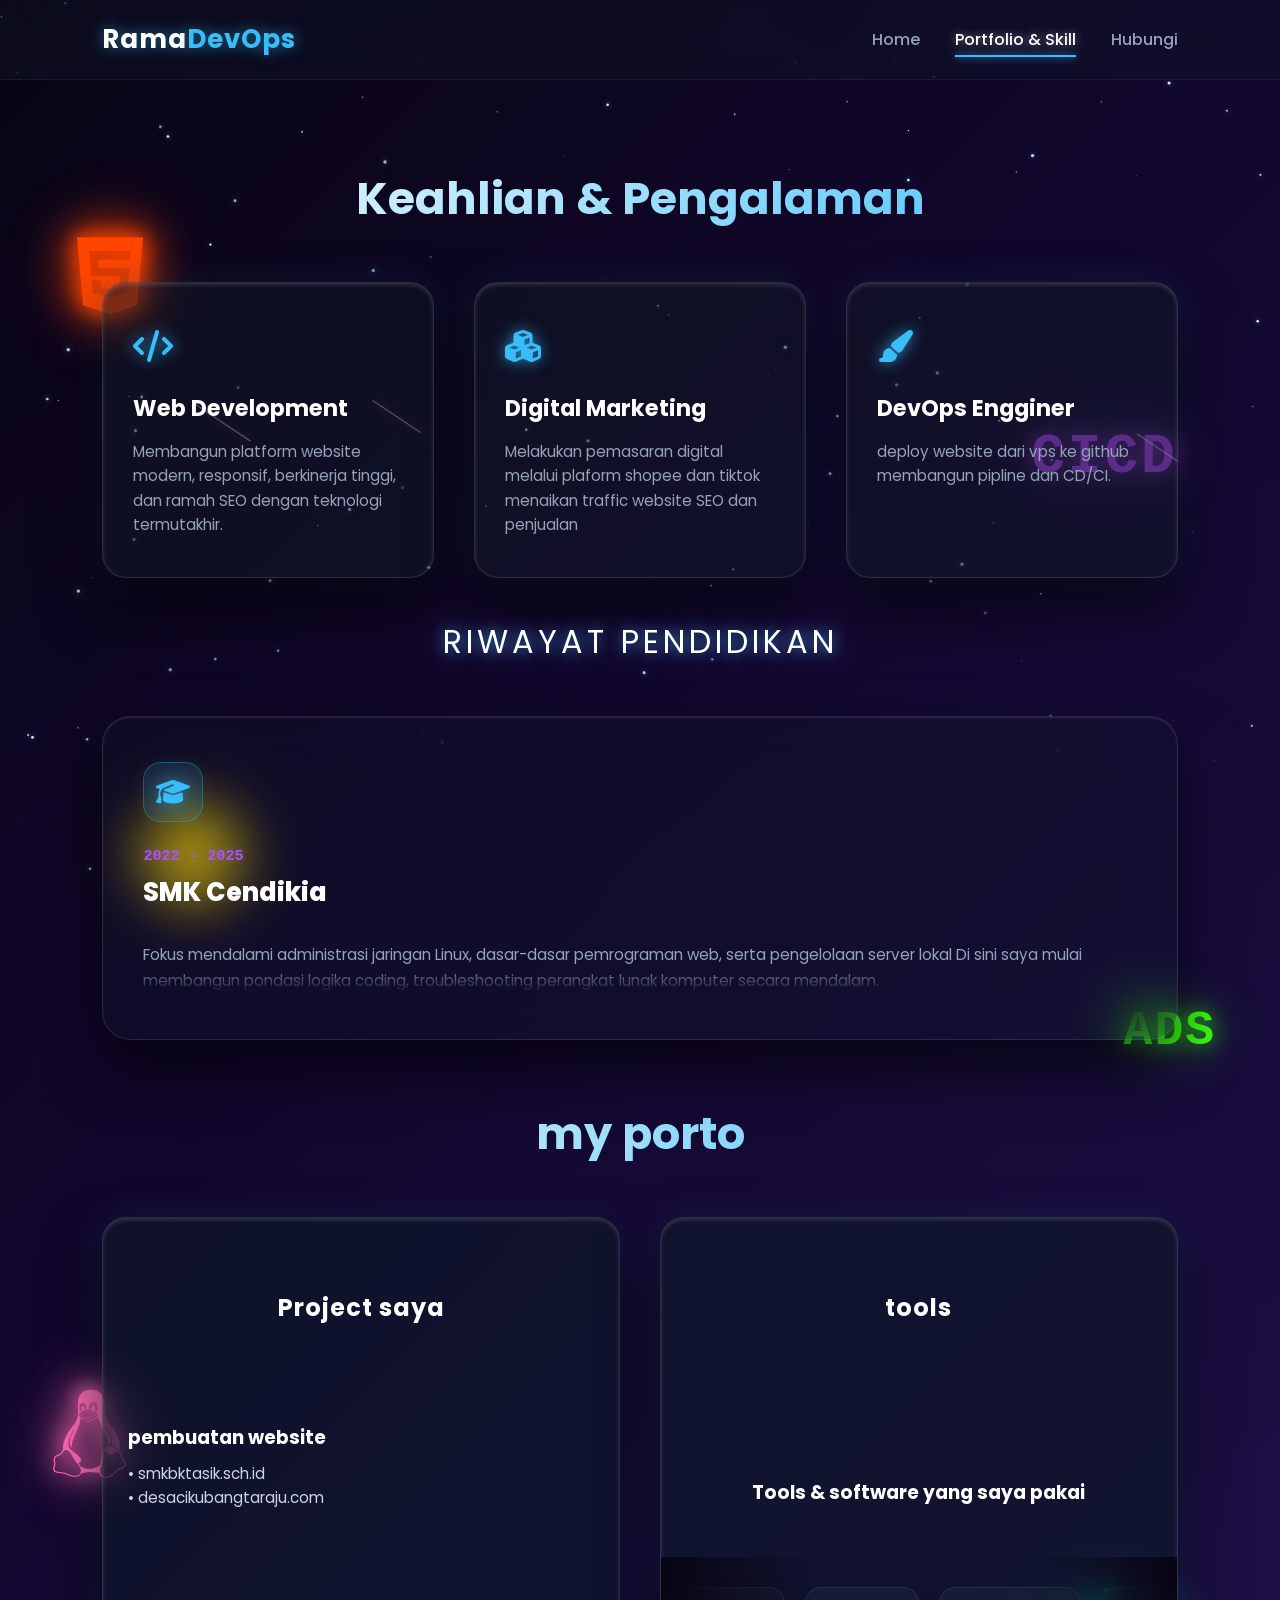
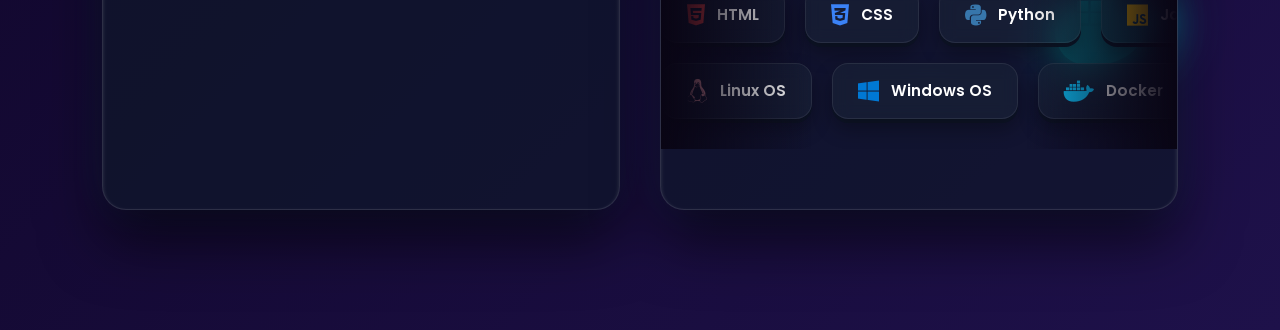
==== portfolio.html @ 14d69cd3 "Deploying to gh-pages from @ ramaaloysius12/ramadevops@76da8cc539028381bd4506cadec1082275433910 🚀" ====
<!DOCTYPE html>
<html lang="id">
<head>
    <meta charset="UTF-8">
    <meta name="viewport" content="width=device-width, initial-scale=1.0">
    <title>Rama Portfolio | Karya & Skill</title>
    <link href="https://fonts.googleapis.com/css2?family=Poppins:wght@300;400;600;700&display=swap" rel="stylesheet">
    <link rel="stylesheet" href="https://cdnjs.cloudflare.com/ajax/libs/font-awesome/6.4.0/css/all.min.css">
    <link rel="stylesheet" href="style.css">
</head>
<body class="portfolio-page">
  <div class="bg-hologram-layer">
    <div class="hologram-bg-icon tool-html"><i class="fab fa-html5"></i></div>
    <div class="hologram-bg-icon tool-cicd">CICD</div>
    <div class="hologram-bg-icon tool-python"><i class="fab fa-python"></i></div>
    <div class="hologram-bg-icon tool-ads">ADS</div>
    <div class="hologram-bg-icon tool-linux"><i class="fab fa-linux"></i></div>
    <div class="hologram-bg-icon tool-docker"><i class="fab fa-docker"></i></div>
</div>
.   
    </div>
    <canvas id="starsCanvas"></canvas>

    <header class="navbar">
        <div class="logo">Rama<span>DevOps</span></div>
        <nav class="nav-links" id="navLinks">
            <a href="index.html">Home</a>
            <a href="portfolio.html" class="active">Portfolio & Skill</a>
            <a href="contact.html">Hubungi</a>
        </nav>
        <div class="hamburger" id="hamburgerMenu">
            <i class="fas fa-bars"></i>
        </div>
    </header>

    <main class="content-wrapper">
        <section class="section-title">
            <h1 class="fade-out-text">Keahlian & Pengalaman</h1>
        </section>

        <div class="grid-container">
            <!-- Card Skill 1 -->
            <div class="card-3d-item">
                <div class="icon-box"><i class="fas fa-code"></i></div>
                <h3>Web Development</h3>
                <p>Membangun platform website modern, responsif, berkinerja tinggi, dan ramah SEO dengan teknologi termutakhir.</p>
            </div>
            <!-- Card Skill 2 -->
            <div class="card-3d-item">
                <div class="icon-box"><i class="fas fa-cubes"></i></div>
                <h3>Digital Marketing</h3>
                <p>Melakukan pemasaran digital melalui plaform shopee dan tiktok menaikan traffic website SEO dan penjualan</p>
            </div>
            <!-- Card Skill 3 -->
            <div class="card-3d-item">
                <div class="icon-box"><i class="fas fa-paint-brush"></i></div>
                <h3>DevOps Engginer</h3>
                <p>deploy website dari vps ke github membangun pipline dan CD/CI.</p>
            </div>
        </div>
        
        <section class="education-section">
    <h2 class="section-title-3d fade-out-text">RIWAYAT PENDIDIKAN</h2>
    
    <div class="education-grid">
        
        <div class="edu-card-3d">
            <div class="edu-glow-line"></div>
            <div class="edu-icon-container">
                <i class="fas fa-graduation-cap"></i>
            </div>
            <span class="edu-year">2022 - 2025</span>
            <h3 class="edu-school">SMK Cendikia</h3>
            <div class="edu-fadeout-text-container">
                <p class="edu-description">
                  Fokus mendalami administrasi jaringan Linux, dasar-dasar pemrograman web, serta pengelolaan server lokal Di sini saya mulai membangun pondasi logika coding, troubleshooting perangkat lunak komputer secara mendalam.
                </p>
            </div>
        </div>

      
    </div>
</section>

        <section class="section-title" style="margin-top: 60px;">
            <h2 class="fade-out-text">my porto</h2>
        </section>

        <div class="grid-container">
            <!-- Portofolio Card 1 -->
            <div class="portfolio-card-3d">
                <div class="p-banner">Project saya</div>
                <div class="p-content">
                    <h3>pembuatan website</h3>
                    <p> • smkbktasik.sch.id</p>
                    <p>• desacikubangtaraju.com</p>
                </div>
            </div>
            <!-- Portofolio Card 2 -->
            <div class="portfolio-card-3d">
                <div class="p-banner spec">tools</div>
                <section class="section-title" style="margin-top: 80px;">
            <h3 class="fade-out-text">Tools & software yang saya pakai </h3>
            <p style="color: #94a3b8; margin-top: 10px;"tools</p>
        </section>

        <div class="slider-3d-container">
            <div class="infinite-slider-track row-left">
                <div class="slide-item-3d"><i class="fab fa-html5 html"></i><span>HTML</span></div>
                <div class="slide-item-3d"><i class="fab fa-css3-alt css"></i><span>CSS</span></div>
                <div class="slide-item-3d"><i class="fab fa-python python"></i><span>Python</span></div>
                <div class="slide-item-3d"><i class="fab fa-js js"></i><span>JavaScript</span></div>
                <div class="slide-item-3d"><i class="fas fa-database mysql"></i><span>MySQL</span></div>
                <div class="slide-item-3d"><i class="fas fa-search ahrefs"></i><span>Ahrefs</span></div>
                <div class="slide-item-3d"><i class="fab fa-google gsc"></i><span>GSC</span></div>
                <div class="slide-item-3d"><i class="fas fa-chart-line gkp"></i><span>G-Keyword Planner</span></div>
                <div class="slide-item-3d"><i class="fas fa-ad g-ads"></i><span>Google Ads</span></div>
                <div class="slide-item-3d"><i class="fab fa-facebook meta-ads"></i><span>Meta Ads</span></div>
                <div class="slide-item-3d"><i class="fab fa-tiktok tiktok-ads"></i><span>Tiktok Ads</span></div>
                <div class="slide-item-3d"><i class="fas fa-shopping-bag shopee-ads"></i><span>Shopee Ads</span></div>
                <div class="slide-item-3d"><i class="fas fa-infinity cicd"></i><span>CI/CD</span></div>
                
                <div class="slide-item-3d"><i class="fab fa-html5 html"></i><span>HTML</span></div>
                <div class="slide-item-3d"><i class="fab fa-css3-alt css"></i><span>CSS</span></div>
                <div class="slide-item-3d"><i class="fab fa-python python"></i><span>Python</span></div>
                <div class="slide-item-3d"><i class="fab fa-js js"></i><span>JavaScript</span></div>
                <div class="slide-item-3d"><i class="fas fa-database mysql"></i><span>MySQL</span></div>
                <div class="slide-item-3d"><i class="fas fa-search ahrefs"></i><span>Ahrefs</span></div>
                <div class="slide-item-3d"><i class="fab fa-google gsc"></i><span>GSC</span></div>
                <div class="slide-item-3d"><i class="fas fa-chart-line gkp"></i><span>G-Keyword Planner</span></div>
                <div class="slide-item-3d"><i class="fas fa-ad g-ads"></i><span>Google Ads</span></div>
                <div class="slide-item-3d"><i class="fab fa-facebook meta-ads"></i><span>Meta Ads</span></div>
                <div class="slide-item-3d"><i class="fab fa-tiktok tiktok-ads"></i><span>Tiktok Ads</span></div>
                <div class="slide-item-3d"><i class="fas fa-shopping-bag shopee-ads"></i><span>Shopee Ads</span></div>
                <div class="slide-item-3d"><i class="fas fa-infinity cicd"></i><span>CI/CD</span></div>
            </div>

            <div class="infinite-slider-track row-right" style="margin-top: 20px;">
                <div class="slide-item-3d"><i class="fab fa-linux linux"></i><span>Linux OS</span></div>
                <div class="slide-item-3d"><i class="fab fa-windows windows"></i><span>Windows OS</span></div>
                <div class="slide-item-3d"><i class="fab fa-docker docker"></i><span>Docker</span></div>
                
                <div class="slide-item-3d"><i class="fab fa-linux linux"></i><span>Linux OS</span></div>
                <div class="slide-item-3d"><i class="fab fa-windows windows"></i><span>Windows OS</span></div>
                <div class="slide-item-3d"><i class="fab fa-docker docker"></i><span>Docker</span></div>
                <div class="slide-item-3d"><i class="fab fa-linux linux"></i><span>Linux OS</span></div>
                <div class="slide-item-3d"><i class="fab fa-windows windows"></i><span>Windows OS</span></div>
                <div class="slide-item-3d"><i class="fab fa-docker docker"></i><span>Docker</span></div>
                <div class="slide-item-3d"><i class="fab fa-linux linux"></i><span>Linux OS</span></div>
                <div class="slide-item-3d"><i class="fab fa-windows windows"></i><span>Windows OS</span></div>
                <div class="slide-item-3d"><i class="fab fa-docker docker"></i><span>Docker</span></div>
            </div>
        </div>
        
    
              </div>
            </div>
        </div>
    </main>

    <script src="script.js"></script>
</body>
</html>
---- style.css ----
.hologram-bg-icon {
    position: absolute;
    font-size: 5.5rem; /* Sedikit diperbesar agar visual warnanya makin memukau */
    font-family: 'Courier New', monospace;
    font-weight: bold;
    pointer-events: none;
    z-index: 0;
    
    /* Memicu 2 Animasi: Bergerak Spasial + Efek Kedip Memudar */
    animation: holoMovement 14s ease-in-out infinite alternate,
               holoGlitchFade 7s ease-in-out infinite alternate;
}

/* ==================================================
   TEMBAKAN WARNA SPESIFIK TIAP IKON (FULL COLOR NEON)
   ================================================== */

/* 1. HTML5 - Merah Neon Menyala */
.tool-html, .tool-html i {
    color: #ff4500 !important;
    filter: drop-shadow(0 0 10px rgba(255, 69, 0, 0.8)) 
            drop-shadow(0 0 25px rgba(255, 69, 0, 0.4)) !important;
}

/* 2. Python - Kuning Emas Glow */
.tool-python, .tool-python i {
    color: #ffd700 !important;
    filter: drop-shadow(0 0 10px rgba(255, 215, 0, 0.8)) 
            drop-shadow(0 0 25px rgba(255, 215, 0, 0.4)) !important;
}

/* 3. Linux - Pink/Rose Cyberpunk */
.tool-linux, .tool-linux i {
    color: #ff69b4 !important;
    filter: drop-shadow(0 0 10px rgba(255, 105, 180, 0.8)) 
            drop-shadow(0 0 25px rgba(255, 105, 180, 0.4)) !important;
}

/* 4. DevOps (Docker) - Biru Cyan Terang */
.tool-docker, .tool-docker i {
    color: #00f2fe !important;
    filter: drop-shadow(0 0 10px rgba(0, 242, 254, 0.8)) 
            drop-shadow(0 0 25px rgba(0, 242, 254, 0.4)) !important;
}

/* 5. CI/CD (Teks DevOps) - Ungu Hologram Master */
.tool-cicd {
    color: #b948ff !important;
    font-size: 3.5rem;
    letter-spacing: 3px;
    filter: drop-shadow(0 0 10px rgba(185, 72, 255, 0.8)) 
            drop-shadow(0 0 25px rgba(185, 72, 255, 0.4)) !important;
}

/* 6. Digital Marketing (ADS) - Hijau Lime Stabilo */
.tool-ads {
    color: #39ff14 !important;
    font-size: 3rem;
    letter-spacing: 2px;
    filter: drop-shadow(0 0 10px rgba(57, 255, 20, 0.8)) 
            drop-shadow(0 0 25px rgba(57, 255, 20, 0.4)) !important;
}


/* ==================================================
   SISTEM LOGIKA ANIMASI (MOVING & FADING)
   ================================================== */

/* Animasi Gerakan Spasial Mengambang Menyilang */
@keyframes holoMovement {
    0% { transform: translate(0, 0) rotate(0deg) scale(1); }
    50% { transform: translate(25px, -35px) rotate(6deg) scale(1.08); }
    100% { transform: translate(-15px, 45px) rotate(-5deg) scale(0.92); }
}

/* Animasi Kedip Memudar Malfungsi Cahaya Proyektor */
@keyframes holoGlitchFade {
    0%, 20%, 100% { opacity: 0.5; } /* Kondisi dasar: warna keluar jernih */
    45% { opacity: 0.85; }          /* Menguat sangat tajam */
    48% { opacity: 0.15; }          /* Drop drastis (efek kedip) */
    52% { opacity: 0.6; }           /* Pulih kembali */
    80% { opacity: 0.08; }          /* Menghilang hampir transparan */
}


/* ==================================================
   PENATAAN TITIK KOORDINAT LAYAR & JEDA WAKTU ACAK
   ================================================== */
.tool-html    { left: 6%;  top: 12%; animation-delay: 0s, 0s; }
.tool-cicd    { right: 8%; top: 22%; animation-delay: -3s, -1.5s; }
.tool-python  { left: 12%; top: 42%; animation-delay: -6s, -4s; }
.tool-ads     { right: 5%; top: 52%; animation-delay: -1.5s, -5.5s; }
.tool-linux   { left: 4%;  top: 72%; animation-delay: -9s, -2s; }
.tool-docker  { right: 9%; top: 82%; animation-delay: -4.5s, -3.5s; }

/* Optimasi Layar Smartphone */
@media (max-width: 768px) {
    .hologram-bg-icon { font-size: 3.5rem; }
    .tool-cicd { font-size: 2.2rem; }
    .tool-ads { font-size: 2rem; }
    
    @keyframes holoGlitchFade {
        0%, 100% { opacity: 0.4; }
        50% { opacity: 0.08; }
    }
}
* {
    margin: 0;
    padding: 0;
    box-sizing: border-box;
    font-family: 'Poppins', sans-serif;
}

:root {
    --text-white: #ffffff;
    --text-glow: #e0f2fe;
    --accent-blue: #38bdf8;
    --accent-purple: #a855f7;
    
    /* Variabel Warna Gradien Langit 3D Tiap Halaman */
    --bg-home: linear-gradient(180deg, #020617 0%, #0b1329 50%, #1e1b4b 100%);
    --bg-portfolio: linear-gradient(135deg, #090514 0%, #11072c 40%, #1e114a 100%);
    --bg-contact: linear-gradient(225deg, #030712 0%, #081c36 60%, #0d3b66 100%);
    
    /* Bayangan Kedalaman Ruang Efek 3D */
    --shadow-3d: 0 30px 60px rgba(0, 0, 0, 0.6), 
                 inset 0 2px 4px rgba(255, 255, 255, 0.15),
                 0 0 40px rgba(56, 189, 248, 0.1);
    --border-3d: 1px solid rgba(255, 255, 255, 0.12);
}

html, body {
    width: 100%;
    min-height: 100vh;
    overflow-x: hidden;
    color: var(--text-white);
    background-color: #020617;
    position: relative;
}

/* Penempatan Background Gradien Berdasarkan Kelas Halaman */
body.home-page { background: var(--bg-home); }
body.portfolio-page { background: var(--bg-portfolio); }
body.contact-page { background: var(--bg-contact); }

/* Glow Blobs Background Ornament */
body::before {
    content: "";
    position: absolute;
    width: 300px;
    height: 300px;
    background: linear-gradient(135deg, #38bdf8, #a855f7);
    filter: blur(130px);
    opacity: 0.15;
    top: 15%;
    left: 10%;
    z-index: -1;
    pointer-events: none;
} 

/* Canvas Komponen Bintang */
#starsCanvas {
    position: fixed;
    top: 0;
    left: 0;
    width: 100%;
    height: 100%;
    z-index: 1;
    pointer-events: none;
}

/* ==================================================
   2. NAVIGATION BAR (GLASSMORPHISM)
   ================================================== */
.navbar {
    display: flex;
    justify-content: space-between;
    align-items: center;
    padding: 20px 8%;
    background: rgba(15, 23, 42, 0.4);
    backdrop-filter: blur(16px);
    -webkit-backdrop-filter: blur(16px);
    border-bottom: 1px solid rgba(255, 255, 255, 0.06);
    position: fixed;
    width: 100%;
    top: 0;
    z-index: 1000;
}

.logo {
    font-size: 26px;
    font-weight: 700;
    letter-spacing: 1px;
    text-shadow: 0 0 15px rgba(56, 189, 248, 0.6);
}

.logo span {
    color: var(--accent-blue);
}

.nav-links {
    display: flex;
}

.nav-links a {
    margin-left: 35px;
    text-decoration: none;
    color: #94a3b8;
    font-weight: 500;
    transition: all 0.3s ease;
    position: relative;
    padding: 5px 0;
}

.nav-links a:hover, .nav-links a.active {
    color: var(--text-white);
    text-shadow: 0 0 10px rgba(255, 255, 255, 0.5);
}

.nav-links a::after {
    content: '';
    position: absolute;
    width: 0;
    height: 2px;
    bottom: 0;
    left: 0;
    background: var(--accent-blue);
    transition: width 0.3s ease;
    box-shadow: 0 0 8px var(--accent-blue);
}

.nav-links a:hover::after, .nav-links a.active::after {
    width: 100%;
}

.hamburger {
    display: none;
    font-size: 26px;
    cursor: pointer;
    color: var(--text-white);
    transition: transform 0.3s ease;
}

/* ==================================================
   3. HERO SECTION & TRANS-3D HERO CARD (FIXED BUG)
   ================================================== */
.hero-container {
    height: auto !important; /* FIX: Lepas 100vh kaku agar tidak menjepit box visual bawah */
    min-height: 100vh;
    display: flex;
    flex-direction: column; /* Urutkan dari atas ke bawah secara simetris */
    align-items: center;
    justify-content: center;
    padding: 140px 20px 80px 20px; /* Atur ruang napas layout */
    position: relative;
    z-index: 10;
    gap: 40px; /* Jarak aman antara kartu dan box visual linux */
}

/* Kartu Utama: Dioptimasi Menjadi Transparan Glassmorphism */
.hero-card-3d {
    background: rgba(255, 255, 255, 0.03) !important; /* Transparan premium */
    backdrop-filter: blur(16px) !important;
    -webkit-backdrop-filter: blur(16px) !important;
    border: 1px solid rgba(255, 255, 255, 0.1) !important; 
    padding: 60px 40px;
    border-radius: 32px;
    width: 100%;
    max-width: 650px;
    text-align: center;
    box-shadow: 0 30px 60px rgba(0, 0, 0, 0.4), 
                inset 0 1px 2px rgba(255, 255, 255, 0.15),
                0 0 40px rgba(56, 189, 248, 0.05) !important;
    transform: perspective(1000px) rotateX(10deg) rotateY(-5deg);
    transition: transform 0.5s ease, box-shadow 0.5s ease;
}

.hero-card-3d:hover {
    transform: perspective(1000px) rotateX(0deg) rotateY(0deg) translateY(-5px);
    box-shadow: 0 40px 80px rgba(56, 189, 248, 0.2), inset 0 2px 8px rgba(255, 255, 255, 0.3);
}

.hero-card-3d h1 {
    text-shadow: 0 0 15px rgba(255, 255, 255, 0.2);
}

.hero-card-3d p {
    font-size: 1.15rem;
    color: #cbd5e1 !important;
    line-height: 1.7;
    margin-bottom: 40px;
    text-shadow: 0 1px 2px rgba(0, 0, 0, 0.5);
}

/* Tombol Aksi Bergaya Timbul Spasial */
.btn-3d {
    display: inline-block;
    padding: 16px 40px;
    background: linear-gradient(135deg, var(--accent-blue) 0%, #0284c7 100%);
    color: var(--text-white);
    text-decoration: none;
    font-weight: 600;
    border-radius: 16px;
    box-shadow: 0 8px 0px #0369a1, 0 20px 30px rgba(56, 189, 248, 0.3);
    transition: all 0.2s ease;
}

.btn-3d:hover {
    transform: translateY(2px);
    box-shadow: 0 6px 0px #0369a1, 0 15px 20px rgba(56, 189, 248, 0.3);
}

.btn-3d:active {
    transform: translateY(8px);
    box-shadow: 0 0px 0px transparent;
}

/* ==================================================
   4. ANIMATIONS & EFFECTS
   ================================================== */
.fade-out-text {
    opacity: 1;
    animation: triggerFadeOut 5s ease-in-out infinite alternate;
}

.delay-1 { animation-delay: 0.5s; }
.delay-2 { animation-delay: 1s; }

@keyframes triggerFadeOut {
    0%, 75% { opacity: 1; transform: translateY(0); }
    100% { opacity: 0.15; transform: translateY(-8px); }
}

.typing-text {
    color: #38bdf8;
    font-weight: bold;
    border-right: 2px solid #fff;
    animation: blinkCursor 0.75s step-end infinite;
    padding-right: 4px;
}

@keyframes blinkCursor {
    from, to { border-color: transparent }
    50% { border-color: #38bdf8; }
}

/* ==================================================
   5. VISUAL 3D KOTAK TRANSPARAN IKON LINUX (TERISOLASI)
   ================================================== */
.linux-visual-3d {
    position: relative !important;
    display: flex !important;
    align-items: center !important;
    justify-content: center !important;
    width: 100% !important;
    max-width: 580px !important;
    height: 250px !important; 
    background: rgba(255, 255, 255, 0.02) !important;
    backdrop-filter: blur(20px) !important;
    -webkit-backdrop-filter: blur(20px) !important;
    border: 1px solid rgba(255, 255, 255, 0.08) !important;
    border-radius: 24px !important;
    box-shadow: 0 30px 60px rgba(0, 0, 0, 0.5),
                inset 0 1px 2px rgba(255, 255, 255, 0.1) !important;
    overflow: hidden !important;
    box-sizing: border-box !important;
    margin: 0 auto !important; /* Rata tengah yang solid */
}

.center-label {
    text-align: center;
    z-index: 10;
    pointer-events: none;
    display: flex;
    flex-direction: column;
    align-items: center;
    gap: 8px;
}

.linux-master-icon {
    font-size: 2.5rem;
    color: #ffffff;
    filter: drop-shadow(0 0 15px rgba(255, 255, 255, 0.6));
    animation: pulseGlow 3s ease-in-out infinite;
}

.center-label span {
    font-family: monospace;
    font-size: 0.85rem;
    letter-spacing: 2px;
    color: blue;
    text-transform: uppercase;
    font-weight: bold;
    text-shadow: 0 0 8px rgba(168, 85, 247, 0.4);
}

.linux-stage {
    position: absolute;
    width: 100%;
    height: 100%;
    top: 0;
    left: 0;
    z-index: 5;
    pointer-events: none;
}

.linux-icon-particle {
    position: absolute;
    opacity: 0;
    filter: drop-shadow(0 0 10px currentColor);
    transform-style: preserve-3d;
    animation: linux3DAnimation 3.5s cubic-bezier(0.4, 0, 0.2, 1) forwards;
}

@keyframes pulseGlow {
    0%, 100% { transform: scale(1); opacity: 0.8; }
    50% { transform: scale(1.08); opacity: 1; filter: drop-shadow(0 0 25px #38bdf8); }
}

@keyframes linux3DAnimation {
    0% { transform: translateY(120%) scale(0.3) rotateX(45deg) rotateY(0deg); opacity: 0; }
    20% { opacity: 0.7; }
    80% { opacity: 0.7; }
    100% { transform: translateY(-30%) scale(1.3) rotateX(0deg) rotateY(180deg); opacity: 0; }
}

/* ==================================================
   6. PORTFOLIO & SKILLS LAYOUT
   ================================================== */
.content-wrapper {
    padding: 140px 8% 80px 8%;
    position: relative;
    z-index: 10;
}

.section-title {
    text-align: center;
    margin-bottom: 50px;
}

.section-title h1, .section-title h2 {
    font-size: 2.8rem;
    background: linear-gradient(135deg, #fff 0%, var(--accent-blue) 100%);
    -webkit-background-clip: text;
    -webkit-text-fill-color: transparent;
    background-clip: text; 
}

.grid-container {
    display: grid;
    grid-template-columns: repeat(auto-fit, minmax(300px, 1fr));
    gap: 40px;
    margin-bottom: 40px;
}

.card-3d-item {
    background: rgba(17, 24, 39, 0.55);
    border: var(--border-3d);
    padding: 40px 30px;
    border-radius: 24px;
    box-shadow: var(--shadow-3d);
    transition: transform 0.4s cubic-bezier(0.175, 0.885, 0.32, 1.275);
}

.card-3d-item:hover {
    transform: translateY(-12px) scale(1.03) rotateY(5deg);
    border-color: rgba(56, 189, 248, 0.4);
}

.icon-box {
    font-size: 32px;
    color: var(--accent-blue);
    margin-bottom: 20px;
    display: inline-block;
    text-shadow: 0 0 15px rgba(56, 189, 248, 0.8);
}

.card-3d-item h3 { font-size: 1.4rem; margin-bottom: 15px; }
.card-3d-item p { color: #94a3b8; font-size: 0.95rem; line-height: 1.6; }

.portfolio-card-3d {
    background: rgba(15, 23, 42, 0.7);
    border-radius: 24px;
    overflow: hidden;
    border: var(--border-3d);
    box-shadow: var(--shadow-3d);
    transition: transform 0.4s ease;
}

.portfolio-card-3d:hover { transform: translateY(-8px) rotateX(-5deg); }
.p-banner {
    background: liner-gradient(135deg, #4c1d95 0%, blue 100%);
    height: 180px;
    display: flex;
    align-items: center;
    justify-content: center;
    font-weight: 700;
    font-size: 1.5rem;
    letter-spacing: 1px;
}
.p-banner.spec { background: linear-gradient(135deg, #0f172a 0%,  100%); }
.p-content { padding: 25px; }
.p-content h3 { margin-bottom: 10px; }
.p-content p { color: #cbd5e1; font-size: 0.95rem; line-height: 1.6; }

.project-card-glass {
    background: rgba(255, 255, 255, 0.03);
    backdrop-filter: blur(12px);
    -webkit-backdrop-filter: blur(12px);
    border: 1px solid rgba(255, 255, 255, 0.08);
    border-radius: 16px;
    padding: 20px;
    transition: transform 0.3s ease, box-shadow 0.3s ease;
}

.project-card-glass:hover {
    transform: translateY(-6px);
    border-color: rgba(56, 189, 248, 0.4); 
    box-shadow: 0 15px 30px rgba(56, 189, 248, 0.1);
}

/* ==================================================
   7. TECHNICAL TOOLS LOGO SLIDER
   ================================================== */
.tools-grid {
    display: grid;
    grid-template-columns: repeat(auto-fit, minmax(160px, 1fr));
    gap: 25px;
    margin-top: 30px;
    margin-bottom: 60px;
}

.tool-card-3d {
    background: rgba(30, 41, 59, 0.4);
    backdrop-filter: blur(10px);
    border: 1px solid rgba(255, 255, 255, 0.08);
    border-radius: 20px;
    padding: 30px 20px;
    text-align: center;
    box-shadow: 0 15px 30px rgba(0, 0, 0, 0.4), 
                inset 0 2px 4px rgba(255, 255, 255, 0.05),
                0 4px 0px rgba(15, 23, 42, 0.8);
    transition: transform 0.3s cubic-bezier(0.175, 0.885, 0.32, 1.275), box-shadow 0.3s ease, border-color 0.3s ease;
}

.tool-card-3d:hover {
    transform: translateY(-8px);
    box-shadow: 0 25px 40px rgba(56, 189, 248, 0.15), 
                inset 0 2px 6px rgba(255, 255, 255, 0.1),
                0 12px 0px rgba(15, 23, 42, 0.6);
    border-color: rgba(56, 189, 248, 0.3);
}

.slider-3d-container {
    width: 100%;
    overflow: hidden;
    position: relative;
    padding: 30px 0;
    margin-bottom: 60px;
}

.slider-3d-container::before, .slider-3d-container::after {
    content: ""; height: 100%; position: absolute; width: 150px; z-index: 2; pointer-events: none;
}
.slider-3d-container::before { top: 0; left: 0; background: linear-gradient(to right, rgba(9, 5, 20, 1) 0%, rgba(9, 5, 20, 0) 100%); }
.slider-3d-container::after { top: 0; right: 0; background: linear-gradient(to left, rgba(9, 5, 20, 1) 0%, rgba(9, 5, 20, 0) 100%); }

.infinite-slider-track { display: flex; width: max-content; gap: 20px; }
.row-left { animation: scrollLeft 35s linear infinite; }
.row-right { animation: scrollRight 20s linear infinite; }
.slider-3d-container:hover .infinite-slider-track { animation-play-state: paused; }

.slide-item-3d {
    background: rgba(30, 41, 59, 0.45);
    backdrop-filter: blur(8px);
    border: 1px solid rgba(255, 255, 255, 0.08);
    padding: 15px 25px;
    border-radius: 16px;
    display: flex;
    align-items: center;
    gap: 12px;
    box-shadow: 0 10px 20px rgba(0, 0, 0, 0.3), 0 4px 0px rgba(15, 23, 42, 0.9);
    transition: transform 0.3s ease, border-color 0.3s ease, box-shadow 0.3s ease;
}

.slide-item-3d:hover {
    transform: translateY(-5px);
    border-color: rgba(56, 189, 248, 0.4);
    box-shadow: 0 15px 25px rgba(56, 189, 248, 0.15), 0 8px 0px rgba(15, 23, 42, 0.7);
}

.slide-item-3d i { font-size: 24px; }
.slide-item-3d span { font-size: 0.95rem; font-weight: 600; color: var(--text-white); white-space: nowrap; }

/* Skema Warna Ikon */
.slide-item-3d i.html { color: #ef4444; }
.slide-item-3d i.css { color: #3b82f6; }
.slide-item-3d i.python { color: #3776ab; }
.slide-item-3d i.js { color: #eab308; }
.slide-item-3d i.mysql { color: #00758f; }
.slide-item-3d i.ahrefs { color: #ff6b00; }
.slide-item-3d i.gsc { color: #4285f4; }
.slide-item-3d i.gkp { color: #34a853; }
.slide-item-3d i.g-ads { color: #4285f4; }
.slide-item-3d i.meta-ads { color: #1877f2; }
.slide-item-3d i.tiktok-ads { color: #00f2fe; }
.slide-item-3d i.shopee-ads { color: #ee4d2d; }
.slide-item-3d i.cicd { color: #10b981; }
.slide-item-3d i.linux { color: #fda4af; }
.slide-item-3d i.windows { color: #0078d4; }
.slide-item-3d i.docker { color: #0db7ed; }

@keyframes scrollLeft { 0% { transform: translateX(0); } 100% { transform: translateX(-50%); } }
@keyframes scrollRight { 0% { transform: translateX(-50%); } 100% { transform: translateX(0); } }

/* ==================================================
   8. CONTACT FORM SECTION
   ================================================== */
.contact-wrapper {
    padding: 140px 20px 80px 20px; display: flex; justify-content: center; position: relative; z-index: 10;
}
.form-container-3d {
    background: rgba(15, 23, 42, 0.6); backdrop-filter: blur(24px); border: var(--border-3d); padding: 50px 40px; border-radius: 32px; width: 100%; max-width: 580px; box-shadow: var(--shadow-3d); transform: perspective(1000px) rotateX(2deg);
}
.form-container-3d h2 { font-size: 2.2rem; margin-bottom: 10px; background: linear-gradient(135deg, #fff 0%, var(--accent-purple) 100%); -webkit-background-clip: text; -webkit-text-fill-color: transparent; }
.form-container-3d p { color: #94a3b8; margin-bottom: 35px; }
.input-group-3d { margin-bottom: 25px; text-align: left; }
.input-group-3d label { display: block; font-size: 0.9rem; font-weight: 600; margin-bottom: 8px; color: #cbd5e1; }
.input-group-3d input, .input-group-3d textarea { width: 100%; padding: 14px 20px; background: rgba(30, 41, 59, 0.6); border: 1px solid rgba(255, 255, 255, 0.1); border-radius: 12px; color: var(--text-white); outline: none; font-size: 0.95rem; box-shadow: inset 0 4px 8px rgba(0,0,0,0.3); transition: all 0.3s ease; }
.input-group-3d input:focus, .input-group-3d textarea:focus { border-color: var(--accent-blue); box-shadow: 0 0 15px rgba(56, 189, 248, 0.25), inset 0 2px 4px rgba(0,0,0,0.5); }
.btn-submit-3d { width: 100%; padding: 16px; background: linear-gradient(135deg, var(--accent-purple) 0%, #6b21a8 100%); color: white; border: none; border-radius: 14px; font-weight: 600; font-size: 1rem; cursor: pointer; box-shadow: 0 6px 0px #581c87, 0 15px 25px rgba(168, 85, 247, 0.25); transition: all 0.2s; }
.btn-submit-3d:hover { transform: translateY(2px); box-shadow: 0 4px 0px #581c87, 0 10px 15px rgba(168, 85, 247, 0.25); }
.btn-submit-3d:active { transform: translateY(6px); box-shadow: 0 0px 0px transparent; }

/* ==================================================
   9. FLOATING WHATSAPP CHATBOT (MODIFIKASI: HANYA LOGO NEON)
   ================================================== */
.chatbot-3d-wrapper {
    position: fixed;
    bottom: 35px;
    right: 35px;
    z-index: 9999;
    display: flex;
    flex-direction: column;
    align-items: flex-end;
}

/* Modifikasi Tombol Menjadi Bulat Sempurna Pas Seukuran Ikon */
.chatbot-3d-btn {
    width: 60px !important;
    height: 60px !important;
    border-radius: 50% !important;
    background: linear-gradient(135deg, #25d366 0%, #128c7e 100%) !important;
    border: 1px solid rgba(255, 255, 255, 0.2) !important;
    color: white !important;
    font-size: 28px !important; /* Pas di tengah */
    cursor: pointer;
    display: flex !important;
    align-items: center !important;
    justify-content: center !important;
    box-shadow: 0 10px 25px rgba(37, 211, 102, 0.4) !important;
    transition: transform 0.3s cubic-bezier(0.175, 0.885, 0.32, 1.275) !important;
}

.chatbot-3d-btn:hover {
    transform: scale(1.1) translateY(-4px) !important;
    box-shadow: 0 15px 30px rgba(37, 211, 102, 0.6) !important;
}

/* Hilangkan Box Popover Teks / Chat Popover Panjang agar Murni Logo */
.chat-popover, .chat-popover.show {
    display: none !important;
}

.pulse-ring {
    position: absolute;
    width: 100%;
    height: 100%;
    border-radius: 50%;
    border: 2px solid #25d366;
    left: 0;
    top: 0;
    animation: hybridPulse 2s linear infinite;
    pointer-events: none;
}

@keyframes hybridPulse {
    0% { transform: scale(1); opacity: 1; }
    100% { transform: scale(1.4); opacity: 0; }
}

/* ==================================================
   10. MEDIA QUERIES RESPONSIF MOBILE
   ================================================== */
@media (max-width: 991px) {
    .hero-container {
        padding-top: 120px;
        gap: 30px;
    }
    .hero-card-3d p {
        font-size: 1rem;
        margin-bottom: 30px !important; /* FIX: Tidak mendorong paksa lagi */
    }
}

@media (max-width: 768px) {
    .nav-links {
        position: absolute;
        top: 100%;
        left: -100%;
        width: 100%;
        background: rgba(15, 23, 42, 0.98);
        backdrop-filter: blur(20px);
        flex-direction: column;
        text-align: center;
        padding: 30px 0;
        transition: left 0.4s ease;
        box-shadow: 0 20px 40px rgba(0,0,0,0.5);
        border-bottom: 1px solid rgba(255, 255, 255, 0.1);
    }

    .nav-links.active { left: 0; }
    .nav-links a { display: block; margin: 20px 0; font-size: 1.1rem; }
    .hamburger { display: block; }
    .hero-card-3d {
        padding: 40px 20px;
        transform: none !important; /* Matikan kemiringan di HP agar teks aman */
    }
    .hero-card-3d h1 { font-size: 2rem; }
    .linux-visual-3d {
        max-width: 100% !important;
        height: 220px !important;
    }
    
    
}

/* ==================================================
   PERBAIKAN TOTAL: KARTU PENDIDIKAN MAKSIMAL (FADE-HOVER)
   ================================================== */

.section-title-3d {
    text-align: center;
    font-size: 2rem;
    font-family: 'Poppins', sans-serif;
    font-weight: 400;
    letter-spacing: 4px;
    color: #ffffff;
    text-shadow: 0 0 15px rgba(56, 189, 248, 0.8), 0 0 30px rgba(168, 85, 247, 0.4);
    margin-bottom: 50px !important; 
}

/* --- KARTU GLASSMORPHISM 3D JUMBO --- */
.edu-card-3d {
    background: rgba(15, 23, 42, 0.35) !important;
    backdrop-filter: blur(25px) !important;
    -webkit-backdrop-filter: blur(25px) !important;
    border: 1px solid rgba(255, 255, 255, 0.1);
    border-radius: 28px;
    padding: 45px 40px; /* Ukuran dalam kartu dibuat sangat lapang */
    position: relative;
    overflow: hidden;
    transform-style: preserve-3d;
    
    /* Pengatur transisi tinggi kartu saat di-hover */
    transition: transform 0.5s cubic-bezier(0.25, 1, 0.5, 1), 
                box-shadow 0.5s ease, 
                border-color 0.5s ease,
                max-height 0.6s cubic-bezier(0.25, 1, 0.5, 1);
                
    box-shadow: 0 30px 60px rgba(0, 0, 0, 0.6),
                inset 0 1px 2px rgba(255, 255, 255, 0.12);
}

/* Garis Neon Laser Atas */
.edu-glow-line {
    position: absolute;
    top: 0; left: 0; width: 100%; height: 20px;
    background: linear-gradient(90deg, transparent, #38bdf8, #a855f7, transparent);
    transform: translateX(-100%);
    transition: transform 0.6s ease;
}

/* Wadah Ikon Kampus/Sekolah */
.edu-icon-container {
    width: 60px; /* Diperbesar */
    height: 60px;
    background: rgba(56, 189, 248, 0.1);
    border: 1px solid rgba(56, 189, 248, 0.3);
    border-radius: 18px;
    display: flex;
    align-items: center;
    justify-content: center;
    font-size: 1.7rem;
    color: #38bdf8;
    margin-bottom: 25px;
    filter: drop-shadow(0 0 8px rgba(56, 189, 248, 0.5));
    transform: translateZ(25px);
}

.edu-year {
    display: block;
    font-family: monospace;
    font-size: 0.95rem;
    color: #a855f7;
    font-weight: bold;
    letter-spacing: px;
    margin-bottom: 8px;
    text-shadow: 0 0 8px rgba(168, 85, 247, 0.4);
}

.edu-school {
    font-size: 1.6rem; 
    font-weight: 800;
    color: #ffffff;
    margin-bottom: 30px;
    transform: translateZ(20px);
}


.edu-fadeout-text-container {
    position: relative;
    max-height: 85px; 
    overflow: hidden;
    transition: max-height 0.6s cubic-bezier(0.25, 1, 0.5, 1);
    
    
    -webkit-mask-image: linear-gradient(to bottom, #000 40%, transparent 100%);
    mask-image: linear-gradient(to bottom, #000 40%, transparent 100%);
    
    /* Mematikan fungsi sisa-sisa animasi scroll sebelumnya */
    animation: none !important; 
}

.edu-description {
    font-size: 0.95rem; 
    line-height: 1.7;
    color: #94a3b8;
    text-align: left;
    animation: none !important; 
    transition: color 0.4s ease;
}


.edu-card-3d:hover {
    transform: translateY(-10px) rotateX(8deg) rotateY(-3deg);
    border-color: rgba(56, 189, 248, 0.4);
    box-shadow: 0 40px 80px rgba(56, 189, 248, 0.2),
                inset 0 1px 2px rgba(255, 255, 255, 0.2);
}


.edu-card-3d:hover .edu-fadeout-text-container {
    max-height: 300px;
    -webkit-mask-image: linear-gradient(to bottom, #000 100%, #000 100%);
    mask-image: linear-gradient(to bottom, #000 100%, #000 100%);
}

.edu-card-3d:hover .edu-glow-line {
    transform: translateX(100%);
    transition: transform 0.8s ease;
}

.edu-card-3d:hover .edu-description {
    color: #e2e8f0;
}


@media (max-width: 768px) {
    .edu-card-3d {
        padding: 35px 25px; 
    }
    .edu-school {
        font-size: 1.35rem;
    }
    
    .edu-card-3d:hover .edu-fadeout-text-container {
        max-height: 400px; 
    }
}
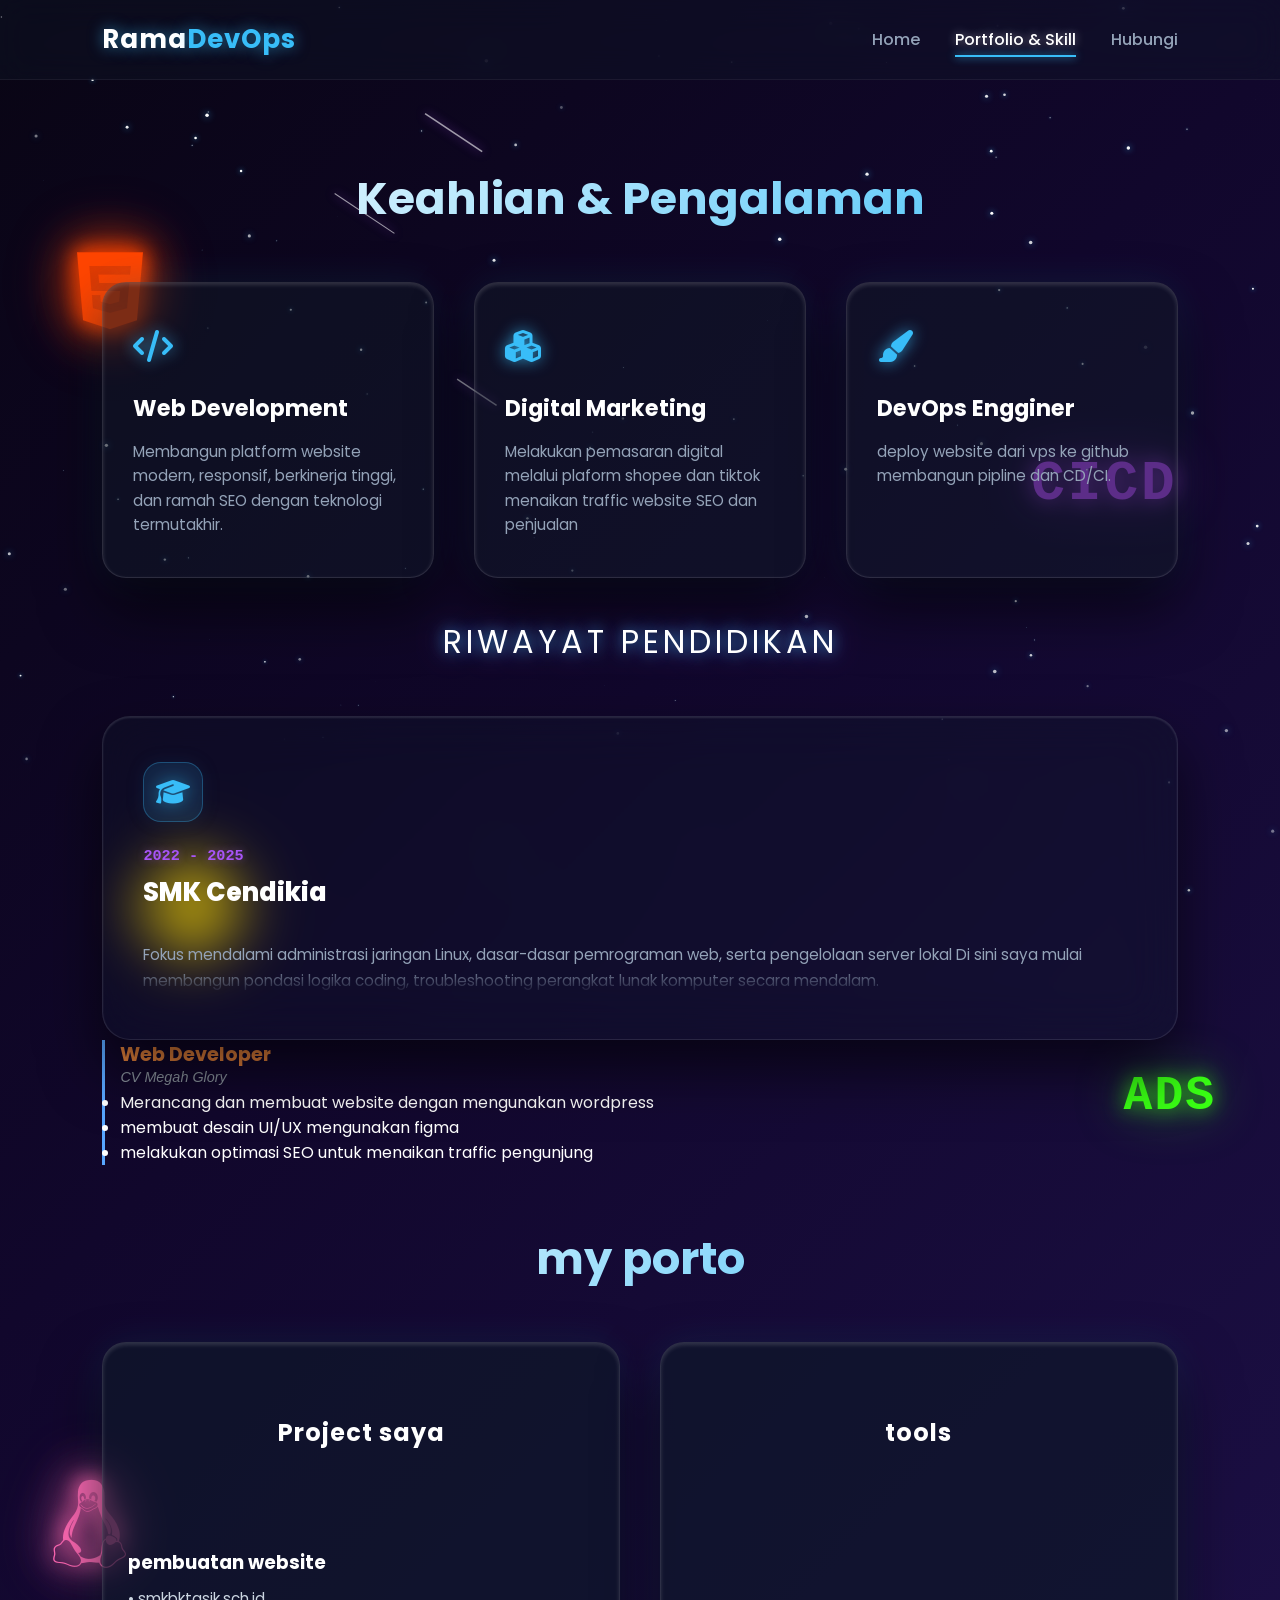
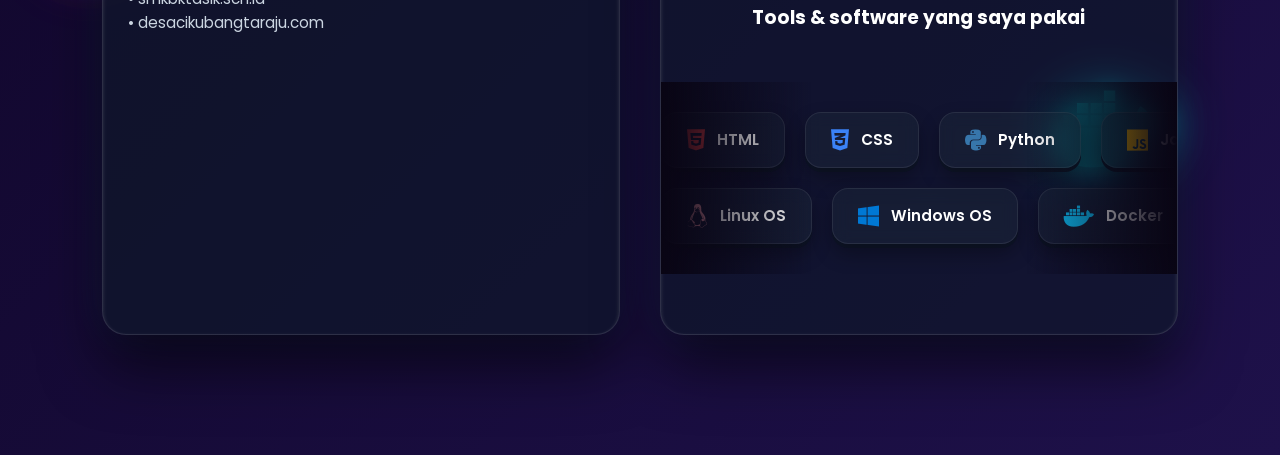
==== commit 1a7774dc: "Deploying to gh-pages from @ ramaaloysius12/ramadevops@8f48a60ae9147aff6cdb2b025d7df05affd0885e 🚀" ====
--- a/portfolio.html
+++ b/portfolio.html
@@ -77,6 +77,18 @@
                 </p>
             </div>
         </div>
+       <div class="fade-out-text job">
+        <div class="job-title">Web Developer</div>
+        <div class="job-company">CV Megah Glory</div>
+        <ul>
+            <li>Merancang dan membuat website dengan mengunakan wordpress</li>
+            <li>membuat desain UI/UX mengunakan figma </li>
+            <li>melakukan optimasi SEO untuk menaikan traffic pengunjung</li>
+            
+            
+        </ul>
+    </div>
+</div>
 
       
     </div>
--- a/style.css
+++ b/style.css
@@ -879,3 +879,55 @@
         max-height: 400px; 
     }
 }
+
+.job {
+    margin-bottom: 20px;
+    padding-left: 15px;
+    border-left: 3px solid #58a6ff;
+}
+.job-title {
+    font-weight: bold;
+    color: #f0883e;
+    font-size: 1.2em;
+}
+.job-company {
+    color: #8b949e;
+    font-style: italic;
+    font-size: 0.9em;
+    margin-bottom: 5px;
+}
+
+/* --- 1. Animasi 3D Fade In Berulang (Infinite) --- */
+@keyframes fadeIn3DRepeat {
+    0% {
+        opacity: 0;
+        /* Mulai dari jauh di dalam layar (Z-axis negatif) dan mendongak */
+        transform: translateZ(-200px) rotateX(10deg) scale(0.9);
+    }
+    15%, 85% {
+        opacity: 1;
+        /* Posisi diam sempurna dan jelas di layar */
+        transform: translateZ(0) rotateX(0deg) scale(1);
+    }
+    100% {
+        opacity: 0;
+        /* Kembali menjauh atau memudar sebelum mengulang lagi */
+        transform: translateZ(-200px) rotateX(10deg) scale(0.9);
+    }
+}
+
+/* --- 2. Animasi Teks Transparan Berulang (Pulse Glow) --- */
+.animasi-teks-transparan {
+    animation: textTransparentPulse 3s ease-in-out infinite;
+}
+
+@keyframes textTransparentPulse {
+    0%, 100% {
+        color: rgba(88, 166, 255, 1); /* Warna solid penuh */
+        text-shadow: 0 0 8px rgba(88, 166, 255, 0.6);
+    }
+    50% {
+        color: rgba(88, 166, 255, 0.3); /* Teks menjadi sangat transparan */
+        text-shadow: 0 0 0px rgba(88, 166, 255, 0);
+    }
+}
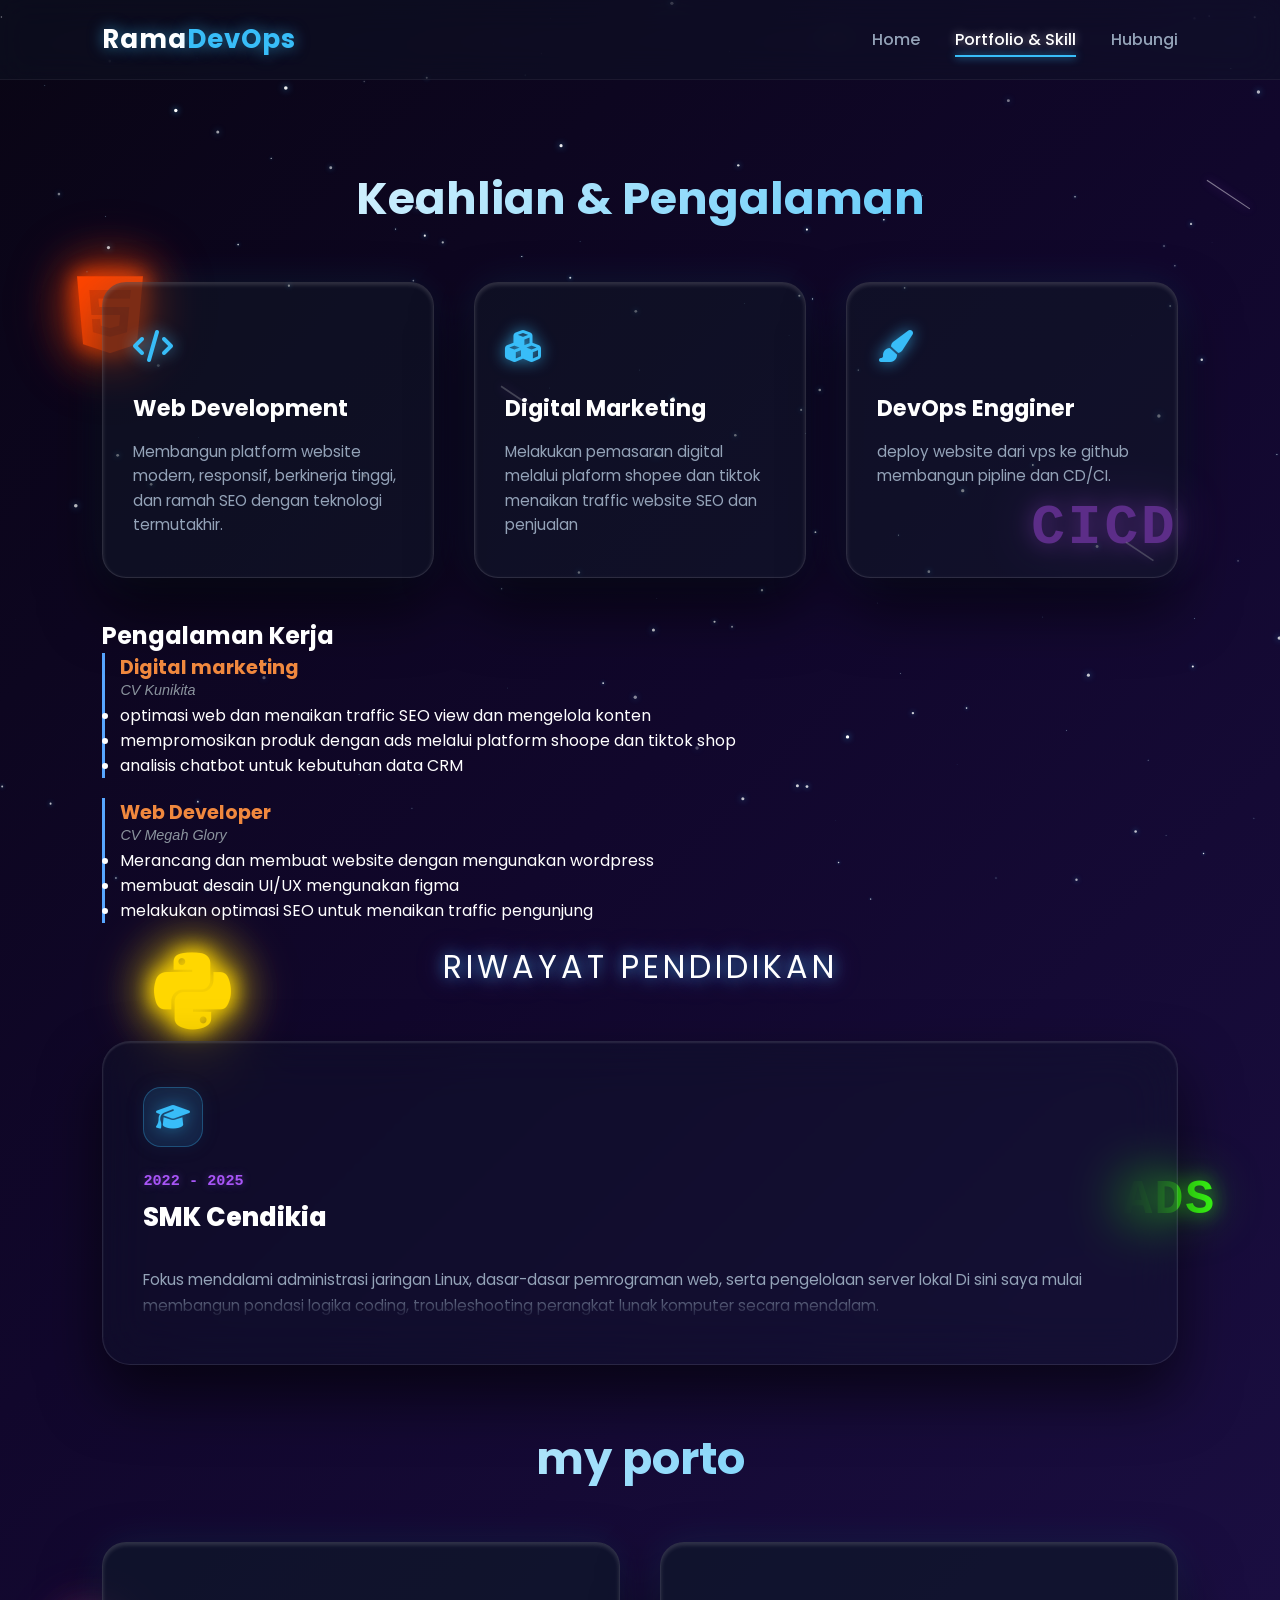
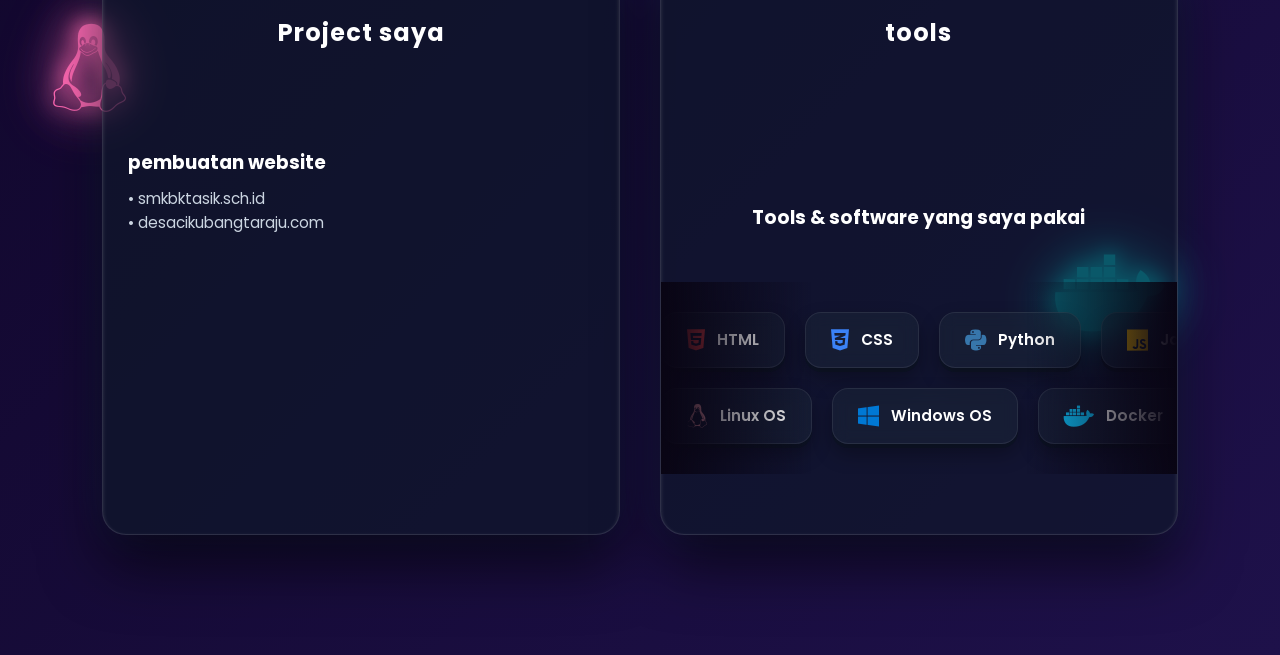
==== commit 190cd949: "Deploying to gh-pages from @ ramaaloysius12/ramadevops@037c24ab39c6e5ff90f931bdb4b7593447ecca42 🚀" ====
--- a/portfolio.html
+++ b/portfolio.html
@@ -58,6 +58,37 @@
                 <p>deploy website dari vps ke github membangun pipline dan CD/CI.</p>
             </div>
         </div>
+
+        
+              <div class="experience-section fade-out-3d">
+    <h2>Pengalaman Kerja </h2>
+    
+    <div class="job">
+        <div class="job-title">Digital marketing</div>
+        <div class="fade-out-text job-company">CV Kunikita</div>
+        <ul>
+            <li>optimasi web dan menaikan traffic SEO view dan mengelola konten</li>
+            <li>mempromosikan produk dengan ads melalui platform shoope dan tiktok shop</li>
+            <li>analisis chatbot untuk kebutuhan data CRM</li>
+        </ul>
+    </div>
+
+    <div class="fade-out-text job">
+        <div class="job-title">Web Developer</div>
+        <div class="job-company">CV Megah Glory</div>
+        <ul>
+            <li>Merancang dan membuat website dengan mengunakan wordpress</li>
+            <li>membuat desain UI/UX mengunakan figma </li>
+            <li>melakukan optimasi SEO untuk menaikan traffic pengunjung</li>
+            
+            
+        </ul>
+    </div>
+</div>
+        
+  
+
+
         
         <section class="education-section">
     <h2 class="section-title-3d fade-out-text">RIWAYAT PENDIDIKAN</h2>
@@ -77,18 +108,6 @@
                 </p>
             </div>
         </div>
-       <div class="fade-out-text job">
-        <div class="job-title">Web Developer</div>
-        <div class="job-company">CV Megah Glory</div>
-        <ul>
-            <li>Merancang dan membuat website dengan mengunakan wordpress</li>
-            <li>membuat desain UI/UX mengunakan figma </li>
-            <li>melakukan optimasi SEO untuk menaikan traffic pengunjung</li>
-            
-            
-        </ul>
-    </div>
-</div>
 
       
     </div>
